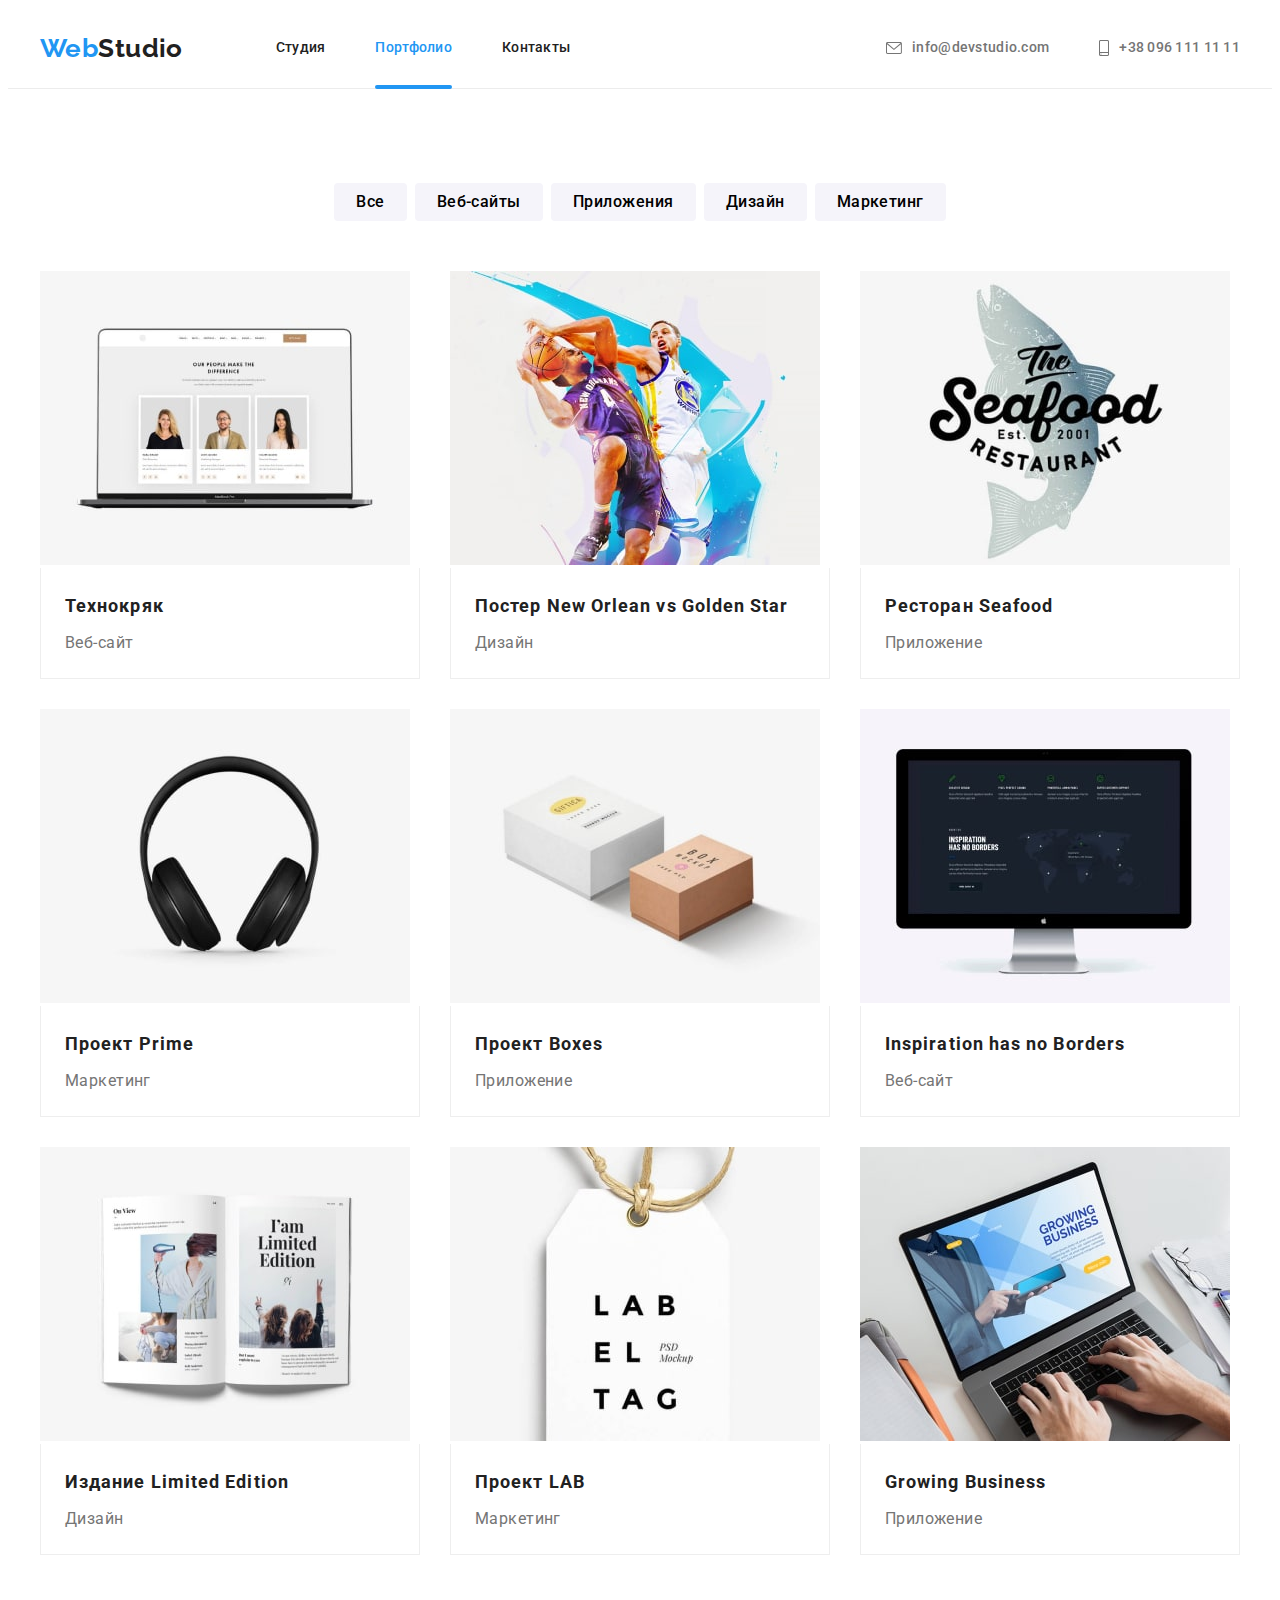
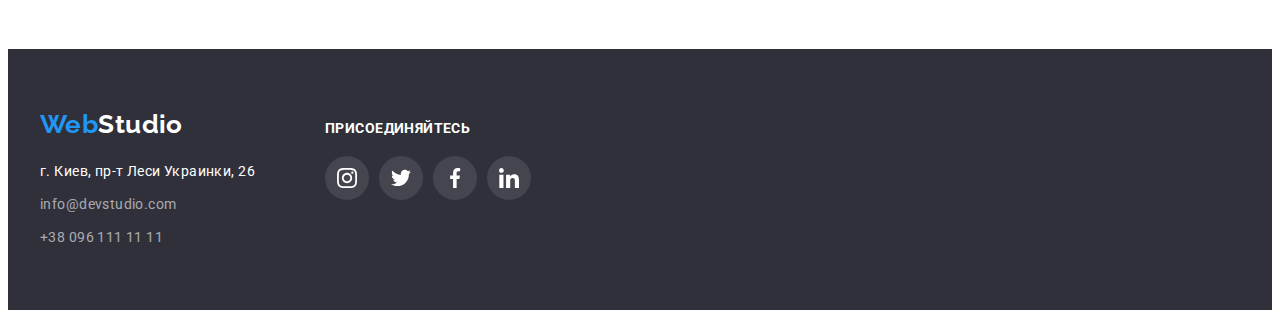
==== portfolio.html @ 86f8c0f3 "Create portfolio.html" ====
<!DOCTYPE html>
<html lang="ru">
  <head>
    <meta charset="UTF-8" />
    <meta http-equiv="X-UA-Compatible" content="IE=edge" />
    <meta name="viewport" content="width=device-width, initial-scale=1.0" />
    <link rel="preconnect" href="https://fonts.googleapis.com" />
    <link rel="preconnect" href="https://fonts.googleapis.com" />
    <link rel="preconnect" href="https://fonts.gstatic.com" crossorigin />
    <link rel="shortcut icon" href="#" />
    <link
      href="https://fonts.googleapis.com/css2?family=Raleway:wght@700&family=Roboto:wght@400;500;700;900&display=swap"
      rel="stylesheet"
    />
    <link
      rel="stylesheet"
      href="https://cdnjs.cloudflare.com/ajax/libs/modern-normalize/1.1.0/modern-normalize.min.css"
      integrity="sha512-wpPYUAdjBVSE4KJnH1VR1HeZfpl1ub8YT/NKx4PuQ5NmX2tKuGu6U/JRp5y+Y8XG2tV+wKQpNHVUX03MfMFn9Q=="
      crossorigin="anonymous"
      referrerpolicy="no-referrer"
    />
    <link rel="stylesheet" href="./css/styles.css" />
    <title>Портфолио</title>
  </head>
  <body>
    <!--Page header-->
    <header class="header">
      <div class="container main-nav">
        <nav class="main-nav">
          <a href="./index.html" class="link logo-header"><span class="sign">Web</span>Studio</a>
          <ul class="list site-nav">
            <li class="item-nav"><a href="./index.html" class="link">Студия</a></li>
            <li class="item-nav"><a href="./portfolio.html" class="link current">Портфолио</a></li>
            <li class="item-nav"><a href="./index.html" class="link">Контакты</a></li>
          </ul>
        </nav>
        <ul class="list contacts-nav">
          <li class="item-contacts">
            <a href="mailto:info@devstudio.com" class="link">
              <svg class="icon-mail" width="16" height="12">
                <use href="./images/icons.svg#icon-envelope"></use>
              </svg>
              info@devstudio.com
            </a>
          </li>
          <li class="item-contacts">
            <a href="tel:+380961111111" class="link">
              <svg class="icon-tel" width="10" height="16">
                <use href="./images/icons.svg#icon-smartphone"></use>
              </svg>
              +38 096 111 11 11
            </a>
          </li>
        </ul>
      </div>
    </header>
    <!--Portfolio-->
    <main>
      <section class="portfolio">
        <div class="container">
          <h1 class="visually-hidden">Галерея</h1>
          <ul class="list bottons-list">
            <li class="item-bottons"><button type="button" class="filter current">Все</button></li>
            <li class="item-bottons"><button type="button" class="filter">Веб-сайты</button></li>
            <li class="item-bottons"><button type="button" class="filter">Приложения</button></li>
            <li class="item-bottons"><button type="button" class="filter">Дизайн</button></li>
            <li class="item-bottons"><button type="button" class="filter">Маркетинг</button></li>
          </ul>
          <ul class="list gallery card-set">
            <li class="item-card">
              <a href="" class="portfolio-card-link link">
                <div class="card-thumb">
                  <img
                    src="./images/team.jpg"
                    alt="Фото и контакты специалистов"
                    width="370"
                    height="294"
                    class="card"
                  />
                  <p class="card-thumb-text">
                    Ресурс предлагает комплексные предложения с разным уровнем функционала и
                    сервисов. Все это позволит посетителю получить исчерпывающие сведения о компании
                    или частном лице.
                  </p>
                </div>
                <div class="data-gallery">
                  <h2 class="title-gallery">Технокряк</h2>
                  <p class="text-gallery">Веб-сайт</p>
                </div>
              </a>
            </li>
            <li class="item-card">
              <a href="" class="portfolio-card-link link">
                <div class="card-thumb">
                  <img
                    src="./images/sport.jpg"
                    alt="Два баскетболиста с мячом"
                    width="370"
                    height="294"
                    class="card"
                  />
                  <p class="card-thumb-text">
                    Ресурс предлагает комплексные предложения с разным уровнем функционала и
                    сервисов. Все это позволит посетителю получить исчерпывающие сведения о компании
                    или частном лице.
                  </p>
                </div>
                <div class="data-gallery">
                  <h2 class="title-gallery">Постер New Orlean vs Golden Star</h2>
                  <p class="text-gallery">Дизайн</p>
                </div>
              </a>
            </li>
            <li class="item-card">
              <a href="" class="portfolio-card-link link">
                <div class="card-thumb">
                  <img
                    src="./images/seafood.jpg"
                    alt="Логотип рестрана морской еды"
                    width="370"
                    height="294"
                    class="card"
                  />
                  <p class="card-thumb-text">
                    Ресурс предлагает комплексные предложения с разным уровнем функционала и
                    сервисов. Все это позволит посетителю получить исчерпывающие сведения о компании
                    или частном лице.
                  </p>
                </div>
                <div class="data-gallery">
                  <h2 class="title-gallery">Ресторан Seafood</h2>
                  <p class="text-gallery">Приложение</p>
                </div>
              </a>
            </li>
            <li class="item-card">
              <a href="" class="portfolio-card-link link">
                <div class="card-thumb">
                  <img
                    src="./images/headphone.jpg"
                    alt="Наушники"
                    width="370"
                    height="294"
                    class="card"
                  />
                  <p class="card-thumb-text">
                    Ресурс предлагает комплексные предложения с разным уровнем функционала и
                    сервисов. Все это позволит посетителю получить исчерпывающие сведения о компании
                    или частном лице.
                  </p>
                </div>
                <div class="data-gallery">
                  <h2 class="title-gallery">Проект Prime</h2>
                  <p class="text-gallery">Маркетинг</p>
                </div>
              </a>
            </li>
            <li class="item-card">
              <a href="" class="portfolio-card-link link">
                <div class="card-thumb">
                  <img
                    src="./images/boxes.jpg"
                    alt="Две коробки"
                    width="370"
                    height="294"
                    class="card"
                  />
                  <p class="card-thumb-text">
                    Ресурс предлагает комплексные предложения с разным уровнем функционала и
                    сервисов. Все это позволит посетителю получить исчерпывающие сведения о компании
                    или частном лице.
                  </p>
                </div>
                <div class="data-gallery">
                  <h2 class="title-gallery">Проект Boxes</h2>
                  <p class="text-gallery">Приложение</p>
                </div>
              </a>
            </li>
            <li class="item-card">
              <a href="" class="portfolio-card-link link">
                <div class="card-thumb">
                  <img
                    src="./images/monitorpc.jpg"
                    alt="Монитор PC"
                    width="370"
                    height="294"
                    class="card"
                  />
                  <p class="card-thumb-text">
                    Ресурс предлагает комплексные предложения с разным уровнем функционала и
                    сервисов. Все это позволит посетителю получить исчерпывающие сведения о компании
                    или частном лице.
                  </p>
                </div>
                <div class="data-gallery">
                  <h2 class="title-gallery">Inspiration has no Borders</h2>
                  <p class="text-gallery">Веб-сайт</p>
                </div>
              </a>
            </li>
            <li class="item-card">
              <a href="" class="portfolio-card-link link">
                <div class="card-thumb">
                  <img
                    src="./images/magazine.jpg"
                    alt="Журнал"
                    width="370"
                    height="294"
                    class="card"
                  />
                  <p class="card-thumb-text">
                    Ресурс предлагает комплексные предложения с разным уровнем функционала и
                    сервисов. Все это позволит посетителю получить исчерпывающие сведения о компании
                    или частном лице.
                  </p>
                </div>
                <div class="data-gallery">
                  <h2 class="title-gallery">Издание Limited Edition</h2>
                  <p class="text-gallery">Дизайн</p>
                </div>
              </a>
            </li>
            <li class="item-card">
              <a href="" class="portfolio-card-link link">
                <div class="card-thumb">
                  <img
                    src="./images/lable.jpg"
                    alt="Этикетка"
                    width="370"
                    height="294"
                    class="card"
                  />
                  <p class="card-thumb-text">
                    Ресурс предлагает комплексные предложения с разным уровнем функционала и
                    сервисов. Все это позволит посетителю получить исчерпывающие сведения о компании
                    или частном лице.
                  </p>
                </div>
                <div class="data-gallery">
                  <h2 class="title-gallery">Проект LAB</h2>
                  <p class="text-gallery">Маркетинг</p>
                </div>
              </a>
            </li>
            <li class="item-card">
              <a href="" class="portfolio-card-link link">
                <div class="card-thumb">
                  <img
                    src="./images/typeonlaptop.jpg"
                    alt="Печать на ноутбуке"
                    width="370"
                    height="294"
                    class="card"
                  />
                  <p class="card-thumb-text">
                    Ресурс предлагает комплексные предложения с разным уровнем функционала и
                    сервисов. Все это позволит посетителю получить исчерпывающие сведения о компании
                    или частном лице.
                  </p>
                </div>
                <div class="data-gallery">
                  <h2 class="title-gallery">Growing Business</h2>
                  <p class="text-gallery">Приложение</p>
                </div>
              </a>
            </li>
          </ul>
        </div>
      </section>
    </main>
    <!-- Page footer -->
    <footer class="footer">
      <div class="container">
        <div class="footer-logo-address">
          <a href="./index.html" class="link logo-footer"
            ><span class="sign">Web</span><span class="studio">Studio</span></a
          >
          <address>
            <ul class="list address">
              <li class="item-address">
                <a
                  href="https://goo.gl/maps/n7KvUpTxi8NSxzfY6"
                  target="_blank"
                  rel="nofollow noreferrer noopener"
                  class="link link-address"
                  >г. Киев, пр-т Леси Украинки, 26</a
                >
              </li>
              <li class="item-mail">
                <a href="mailto:info@devstudio.com" class="link link-mail">info@devstudio.com</a>
              </li>
              <li class="item-tel">
                <a href="tel:+380961111111" class="link link-tel">+38 096 111 11 11</a>
              </li>
            </ul>
          </address>
        </div>
        <div class="join-soc-networks">
          <h2 class="soc-title">присоединяйтесь</h2>
          <ul class="soc-list list">
            <li class="join-soc-item">
              <a href="" class="join-soc-link link">
                <svg class="team-soc-icon" width="20" height="20">
                  <use href="./images/icons.svg#icon-instagram"></use>
                </svg>
              </a>
            </li>
            <li class="join-soc-item">
              <a href="" class="join-soc-link link">
                <svg class="team-soc-icon" width="20" height="20">
                  <use href="./images/icons.svg#icon-twitter"></use>
                </svg>
              </a>
            </li>
            <li class="join-soc-item">
              <a href="" class="join-soc-link link">
                <svg class="team-soc-icon" width="20" height="20">
                  <use href="./images/icons.svg#icon-facebook"></use>
                </svg>
              </a>
            </li>
            <li class="join-soc-item">
              <a href="" class="join-soc-link link">
                <svg class="join-soc-icon" width="20" height="20">
                  <use href="./images/icons.svg#icon-linkedin"></use>
                </svg>
              </a>
            </li>
          </ul>
        </div>
      </div>
    </footer>
  </body>
</html>
---- css/styles.css ----
:root {
  --primary-text-color: #212121;
  --title-text-color: #212121;
  --accent-color: #2196f3;
  --primary-background-color: #ffffff;
  --text-color: #757575;
  --white-text-color: #ffffff;
  --filter-background-color: #f5f4fa;
  --card-set-gap: 30px;
  --hero-background-color: #2f303a;
  --icons-color: #afb1b8;
  --timing-function: cubic-bezier(0.4, 0, 0.2, 1);
  --duration: 250ms;
}
body {
  background: var(--primary-background-color);
  color: var(--primary-text-color);
  font-family: Roboto, sans-serif;
  font-size: 14px;
  letter-spacing: 0.03em;
}
.list {
  list-style: none;
  padding: 0;
  margin: 0;
}
.link {
  text-decoration: none;
  color: inherit;
}
h1,
h2,
h3,
h4,
h5,
h6,
p {
  margin: 0;
}
.img {
  display: block;
  max-width: 100%;
  height: auto;
}
.address {
  font-style: normal;
}
.container {
  width: 1200px;
  margin: 0 auto;
  padding-left: 15px;
  padding-right: 15px;
  /* border: 1px solid red; */
}
.visually-hidden {
  position: absolute;
  width: 1px;
  height: 1px;
  margin: -1px;
  border: 0;
  padding: 0;
  white-space: nowrap;
  clip-path: inset(100%);
  clip: rect(0 0 0 0);
  overflow: hidden;
}

/*---------------Header for Studio and Portfolio*--------------------/
/* LINE */
.header {
  border-bottom: 1px solid #ececec;
}

.main-nav {
  display: flex;
  align-items: center;
}

.logo-header {
  font-weight: 700;
  font-family: Raleway, sans-serif;
  font-size: 26px;
  line-height: 1.19;
  color: var(--primary-text-color);
}

.logo-header .sign {
  color: var(--accent-color);
}
.site-nav {
  display: flex;
  margin-left: 93px;
}

.site-nav .item-nav + .item-nav {
  margin-left: 50px;
}

.site-nav .link {
  display: block;
  padding-top: 32px;
  padding-bottom: 32px;
}

.contacts-nav {
  display: flex;
  margin-left: auto;
}

.contacts-nav .item-contacts + .item-contacts {
  margin-left: 50px;
}

/* .site-nav .item:not(:last-child),
.contacts-nav .item:not(:last-child) {
  margin-right: 50px;
} */
.contacts-nav .link {
  padding-top: 32px;
  padding-bottom: 32px;
  color: var(--text-color);
  display: flex;
  align-items: center;
  justify-content: center;

  transition-property: color;
  transition-duration: var(--duration);
  transition-timing-function: var(--timing-function);
}

.contacts-nav .link:hover,
.contacts-nav .link:focus {
  color: var(--accent-color);
}
.site-nav,
.contacts-nav {
  font-weight: 500;
  line-height: 1.14;
  letter-spacing: 0.02em;
}
.site-nav .link:hover,
.site-nav .link:focus {
  color: var(--accent-color);
}

.site-nav .link {
  position: relative;

  transition-property: color;
  transition-duration: var(--duration);
  transition-timing-function: var(--timing-function);
}
.site-nav .link.current {
  color: var(--accent-color);
}
.link.current::after {
  content: '';
  position: absolute;
  width: 100%;
  height: 4px;
  left: 0;
  bottom: -1px;
  background: #2196f3;
  border-radius: 2px;
}

.item-contacts {
  display: flex;
  align-items: center;
  justify-content: center;
}
.icon-mail {
  margin-right: 10px;
  fill: currentColor;
}
.icon-mail:hover,
.icon-mail:focus {
  fill: var(--accent-color);
}

.icon-tel {
  margin-right: 10px;
  fill: currentColor;
}
.icon-tel:hover,
.icon-tel:focus {
  fill: var(--accent-color);
}

/*----------------- Main index.html*-----------------/
/*------------Hero----------------------------- */
.hero {
  padding-top: 200px;
  padding-bottom: 200px;
  max-width: 1600px;
  height: 600px;
  margin-left: auto;
  margin-right: auto;

  background-color: var(--hero-background-color);
  text-align: center;

  background-image: linear-gradient(rgba(47, 48, 58, 0.4), rgba(47, 48, 58, 0.4)),
    url(../images/img-hero.jpg);
  background-repeat: no-repeat;
  background-position: center;
  background-size: cover;
}

.hero-title {
  max-width: 696px;
  margin: 0px auto 30px;

  font-weight: 900;
  font-size: 44px;
  line-height: 1.36;
  color: var(--white-text-color);
  letter-spacing: 0.06em;
  text-transform: uppercase;
}
.button-hero {
  border-radius: 4px;
  border: none;
  padding: 10px 32px;
  min-width: 200px;

  box-shadow: 0px 4px 4px rgba(0, 0, 0, 0.15);
  font-family: inherit;
  font-weight: 700;
  font-size: 16px;
  line-height: 1.88;
  letter-spacing: 0.06em;
  background-color: var(--accent-color);
  color: var(--white-text-color);
  cursor: pointer;

  transition-property: background-color;
  transition-duration: var(--duration);
  transition-timing-function: var(--timing-function);
}
.button-hero:focus,
.button-hero:hover {
  background-color: #188ce8;
}
/*------------------------------ Specifics---------------- */
.specifics {
  padding-top: 94px;
}
.section-title {
  margin-bottom: 50px;

  font-weight: 700;
  font-size: 36px;
  line-height: 1.17;
  text-align: center;
}
.specifics-list {
  display: flex;
}
.specifics-list .item-specifics {
  width: 270px;
}
.specifics-list .item-specifics + .item-specifics {
  margin-left: var(--card-set-gap);
}

.item-specifics::before {
  content: '';
  height: 120px;

  display: block;
  background-color: #f5f4fa;
  border-radius: 4px;
  margin-bottom: 30px;
}
.icon-antenna::before {
  background-image: url(../images/icon-antenna.svg);
  content: '';
  background-repeat: no-repeat;
  background-position: center;
  background-size: auto;
}
.icon-clock::before {
  background-image: url(../images/icon-clock.svg);
  content: '';
  background-repeat: no-repeat;
  background-position: center;
  background-size: auto;
}
.icon-diagram::before {
  background-image: url(../images/icon-diagram.svg);
  content: '';
  background-repeat: no-repeat;
  background-position: center;
  background-size: auto;
}
.icon-astronaut::before {
  background-image: url(../images/icon-astronaut.svg);
  content: '';
  background-repeat: no-repeat;
  background-position: center;
  background-size: auto;
}

.specifics-title {
  margin-bottom: 10px;

  font-weight: 700;
  font-size: 14px;
  line-height: 1.14;
  text-transform: uppercase;
}
.text {
  margin-bottom: 0;
  font-weight: 400;
  line-height: 1.71;
  color: var(--text-color);
}
/*---------------------------- What we do -----------------------------*/
.work {
  padding-top: 94px;
  padding-bottom: 94px;
}
.image-work {
  display: flex;
}
.image-work .item-work + .item-work {
  margin-left: var(--card-set-gap);
}
.item-work {
  position: relative;
  overflow: hidden;
}

.thumb-work-text {
  position: absolute;
  bottom: 3px;

  width: 100%;
  height: 70px;
  background-color: rgba(47, 48, 58, 0.8);
  opacity: 1;

  display: flex;
  align-items: center;
  justify-content: center;

  color: var(--white-text-color);
  font-weight: 700;
  line-height: calc(16 / 14);
  text-transform: uppercase;

  transform: translateX(0);
  transition-property: transform;
  transition-duration: var(--duration);
  transition-timing-function: linear;
  transition-delay: 260ms;
}
.thumb-work-text:hover,
.thumb-work-text:focus {
  transform: translateX(-100%);
}

/*------------------------------- Our team------------------------ */
.team {
  background-color: #f5f4fa;
  padding-top: 94px;
  padding-bottom: 94px;
}

.team-list {
  display: flex;
}

.team-list .item-team + .item-team {
  margin-left: var(--card-set-gap);
}

.item-team {
  background-color: var(--primary-background-color);
  box-shadow: 0px 1px 3px rgba(0, 0, 0, 0.12), 0px 1px 1px rgba(0, 0, 0, 0.14),
    0px 2px 1px rgba(0, 0, 0, 0.2);
  border-radius: 0px 0px 4px 4px;
}

.data-team {
  padding-top: 30px;
  padding-bottom: 30px;
}

.team-title {
  margin-bottom: 10px;

  font-weight: 500;
  font-size: 16px;
  line-height: 1.19;
  text-align: center;
}

.team-text {
  margin-bottom: 16px;

  font-size: 16px;
  line-height: 1.19;
  text-align: center;
  color: var(--text-color);
}

.team-soc-list {
  display: flex;
  justify-content: center;
}
.team-soc-item {
  width: 44px;
  height: 44px;
  margin-right: 10px;
}

.team-soc-item:last-child {
  margin-right: 0;
}

.team-soc-link {
  display: flex;
  align-items: center;
  justify-content: center;
  width: 100%;
  height: 100%;
  background-color: var(--primary-background-color);
  border-radius: 50%;
  color: var(--icons-color);

  transition-property: background-color, color;
  transition-duration: var(--duration);
  transition-timing-function: var(--timing-function);
}
.team-soc-link:hover,
.team-soc-link:focus {
  background-color: var(--accent-color);
  color: var(--white-text-color);
}

.team-soc-icon {
  fill: currentColor;
}

/*------------------------------Regular Customers----------------------*/

.customers {
  padding-top: 94px;
  padding-bottom: 94px;
}
.customers-icon-list {
  display: flex;
}
.customers-icon-list .item-customers + .item-customers {
  margin-left: var(--card-set-gap);
}

.item-customers-link {
  display: flex;
  justify-content: center;
  align-items: center;
  width: 170px;
  height: 92px;
  color: var(--icons-color);
  border: 1px solid var(--icons-color);
  border-radius: 4px;

  transition-property: border-color, color;
  transition-duration: var(--duration);
  transition-timing-function: var(--timing-function);
}
.item-customers-link:hover,
.item-customers-link:focus {
  border-color: var(--accent-color);
  color: var(--accent-color);
}
.company-icon {
  fill: currentColor;
}
.company-icon:hover,
.company-icon:focus {
  fill: var(--accent-color);
}
/*------------------------------------- Main portfolio.html----------------*/
/*---------------------list buttons----------------------------*/
.bottons-list {
  display: flex;
  justify-content: center;
  margin-bottom: 50px;

  background-color: var(--primary-background-color);
}
.bottons-list .item-bottons + .item-bottons {
  margin-left: 8px;
}
.filter {
  padding: 6px 22px;
  border-radius: 4px;
  border: none;

  font-family: inherit;
  font-weight: 500;
  font-size: 16px;
  line-height: 1.63;
  text-align: center;
  letter-spacing: 0.03em;
  background-color: var(--filter-background-color);
  cursor: pointer;

  transition-property: background-color, color, box-shadow;
  transition-duration: var(--duration);
  transition-timing-function: var(--timing-function);
}
.filter:focus,
.filter:hover {
  background-color: var(--accent-color);
  color: var(--white-text-color);
  box-shadow: 0px 3px 1px rgba(0, 0, 0, 0.1), 0px 1px 2px rgba(0, 0, 0, 0.08),
    0px 2px 2px rgba(0, 0, 0, 0.12);
}
/* ---------------------------------list pictures GALLERY---------------*/
.portfolio {
  padding-top: 94px;
  padding-bottom: 94px;
}
.card-set {
  display: flex;
  flex-wrap: wrap;
  margin-left: calc(-1 * var(--card-set-gap));
  margin-top: calc(-1 * var(--card-set-gap));
}
.card-set > .item-card {
  flex-basis: calc(100% / 3 - var(--card-set-gap));
  margin-left: var(--card-set-gap);
  margin-top: var(--card-set-gap);
}

.portfolio-card-link {
  display: block;
}

.portfolio-card-link:hover,
.portfolio-card-link:focus {
  box-shadow: 0px 1px 1px rgba(0, 0, 0, 0.12), 0px 4px 4px rgba(0, 0, 0, 0.06),
    1px 4px 6px rgba(0, 0, 0, 0.16);
}

.item-card:hover .card-thumb-text,
.item-card:focus .card-thumb-text {
  transform: translateY(0);
}
.card-thumb {
  position: relative;
  overflow: hidden;
}

.card-thumb-text {
  display: flex;
  position: absolute;
  top: 0;
  left: 0;
  width: 100%;
  height: 101%;
  padding: 63px 24px;
  color: var(--white-text-color);
  background-color: rgba(33, 150, 243, 0.9);
  opacity: 1;
  font-size: 18px;
  line-height: calc(28 / 18);

  transform: translateY(100%);
  transition-property: transform, box-shadow;
  transition-duration: var(--duration);
  transition-timing-function: var(--timing-function);
}

.data-gallery {
  border: 1px solid #eeeeee;
  border-top: none;
  padding: 20px 24px 20px 24px;
}
.title-gallery {
  margin-bottom: 4px;

  font-weight: 700;
  font-size: 18px;
  line-height: 2;
  letter-spacing: 0.06em;
}
.text-gallery {
  margin-top: 0;
  font-weight: 400;
  font-size: 16px;
  line-height: 1.88;
  color: var(--text-color);
}
/*---------------------------------------- Footer for Studio and Portfolio---------------*/
.footer {
  background-color: var(--hero-background-color);
  padding-top: 60px;
  padding-bottom: 60px;
}

.address {
  display: block;
}
.logo-footer {
  display: inline-block;
  margin-bottom: 20px;

  font-family: Raleway, sans-serif;
  font-weight: 700;
  font-size: 26px;
  line-height: 1.19;
}
.logo-footer:hover {
  color: var(--accent-color);
}
.logo-footer .sign {
  color: var(--accent-color);
}
.logo-footer .studio {
  color: var(--white-text-color);
}
.address {
  font-family: 'Roboto';
  font-weight: 400;
  line-height: 1.71;
}
.item-address {
  margin-bottom: 9px;
}
.item-mail {
  margin-bottom: 9px;
}
.link-address {
  color: var(--white-text-color);

  transition-property: color;
  transition-duration: var(--duration);
  transition-timing-function: var(--timing-function);
}
.link-tel,
.link-mail {
  color: rgba(255, 255, 255, 0.6);

  transition-property: color;
  transition-duration: 250ms;
  transition-timing-function: var(--timing-function);
}
.address .link:hover,
.address .link:focus,
.address .link-address:hover,
.address .link-address:focus {
  color: var(--accent-color);
}
.footer .container {
  display: flex;
  align-items: baseline;
}

.footer-logo-address {
  margin-right: 70px;
}
.join-soc-networks {
  display: block;
}

.soc-title {
  display: inline-block;
  margin-bottom: 20px;
  font-family: 'Roboto';
  font-weight: 700;
  font-size: 14px;
  line-height: calc(16 / 14);
  letter-spacing: 0.03em;
  text-transform: uppercase;
  color: var(--white-text-color);
}

.soc-list {
  display: flex;
  margin: 0 auto;
}

.join-soc-item {
  width: 44px;
  height: 44px;
  margin-right: 10px;
}

.join-soc-item:last-child {
  margin-right: 0;
}

.join-soc-link {
  display: flex;
  align-items: center;
  justify-content: center;
  width: 100%;
  height: 100%;

  background-color: rgba(255, 255, 255, 0.1);
  border-radius: 50%;
  color: var(--white-text-color);

  transition-property: background-color;
  transition-duration: var(--duration);
  transition-timing-function: var(--timing-function);
}

.join-soc-link:hover,
.join-soc-link:focus {
  background-color: var(--accent-color);
  color: var(--white-text-color);
}

.join-soc-icon {
  fill: currentColor;
}

/* -------------------------------------------------------MODAL WINDOW------------------------------- */
.backdrop {
  position: fixed;
  top: 0;
  width: 100vw;
  height: 100vh;
  background-color: rgba(0, 0, 0, 0.2);
  opacity: 1;

  transition-property: opacity;
  transition-duration: var(--duration);
  transition-timing-function: var(--timing-function);
}
.backdrop.is-hidden .modal {
  transform: translate(-50%, -50%) scale(0.5);
  opacity: 0;
}
.modal {
  position: absolute;
  top: 50%;
  left: 50%;
  transform: translate(-50%, -50%);

  width: 528px;
  min-height: 581px;
  background-color: #ffffff;
  box-shadow: 0px 1px 3px rgba(0, 0, 0, 0.12), 0px 1px 1px rgba(0, 0, 0, 0.14),
    0px 2px 1px rgba(0, 0, 0, 0.2);
  border-radius: 4px;

  opacity: 1;
  transform: translate(-50%, -50%) scale(1);

  transition-property: transform, opacity;
  transition-duration: var(--duration);
  transition-timing-function: var(--timing-function);
}

.modal-close-btn {
  display: flex;
  justify-content: center;
  align-items: center;
  padding: 0;

  background-color: #ffffff;
  border-radius: 50%;
  border: 1px solid rgba(0, 0, 0, 0.1);
  position: absolute;
  top: 8px;
  right: 8px;
}
.icon-modal-btn {
  cursor: pointer;
}
.is-hidden {
  /* visibility: hidden; */
  opacity: 0;
  pointer-events: none;
}
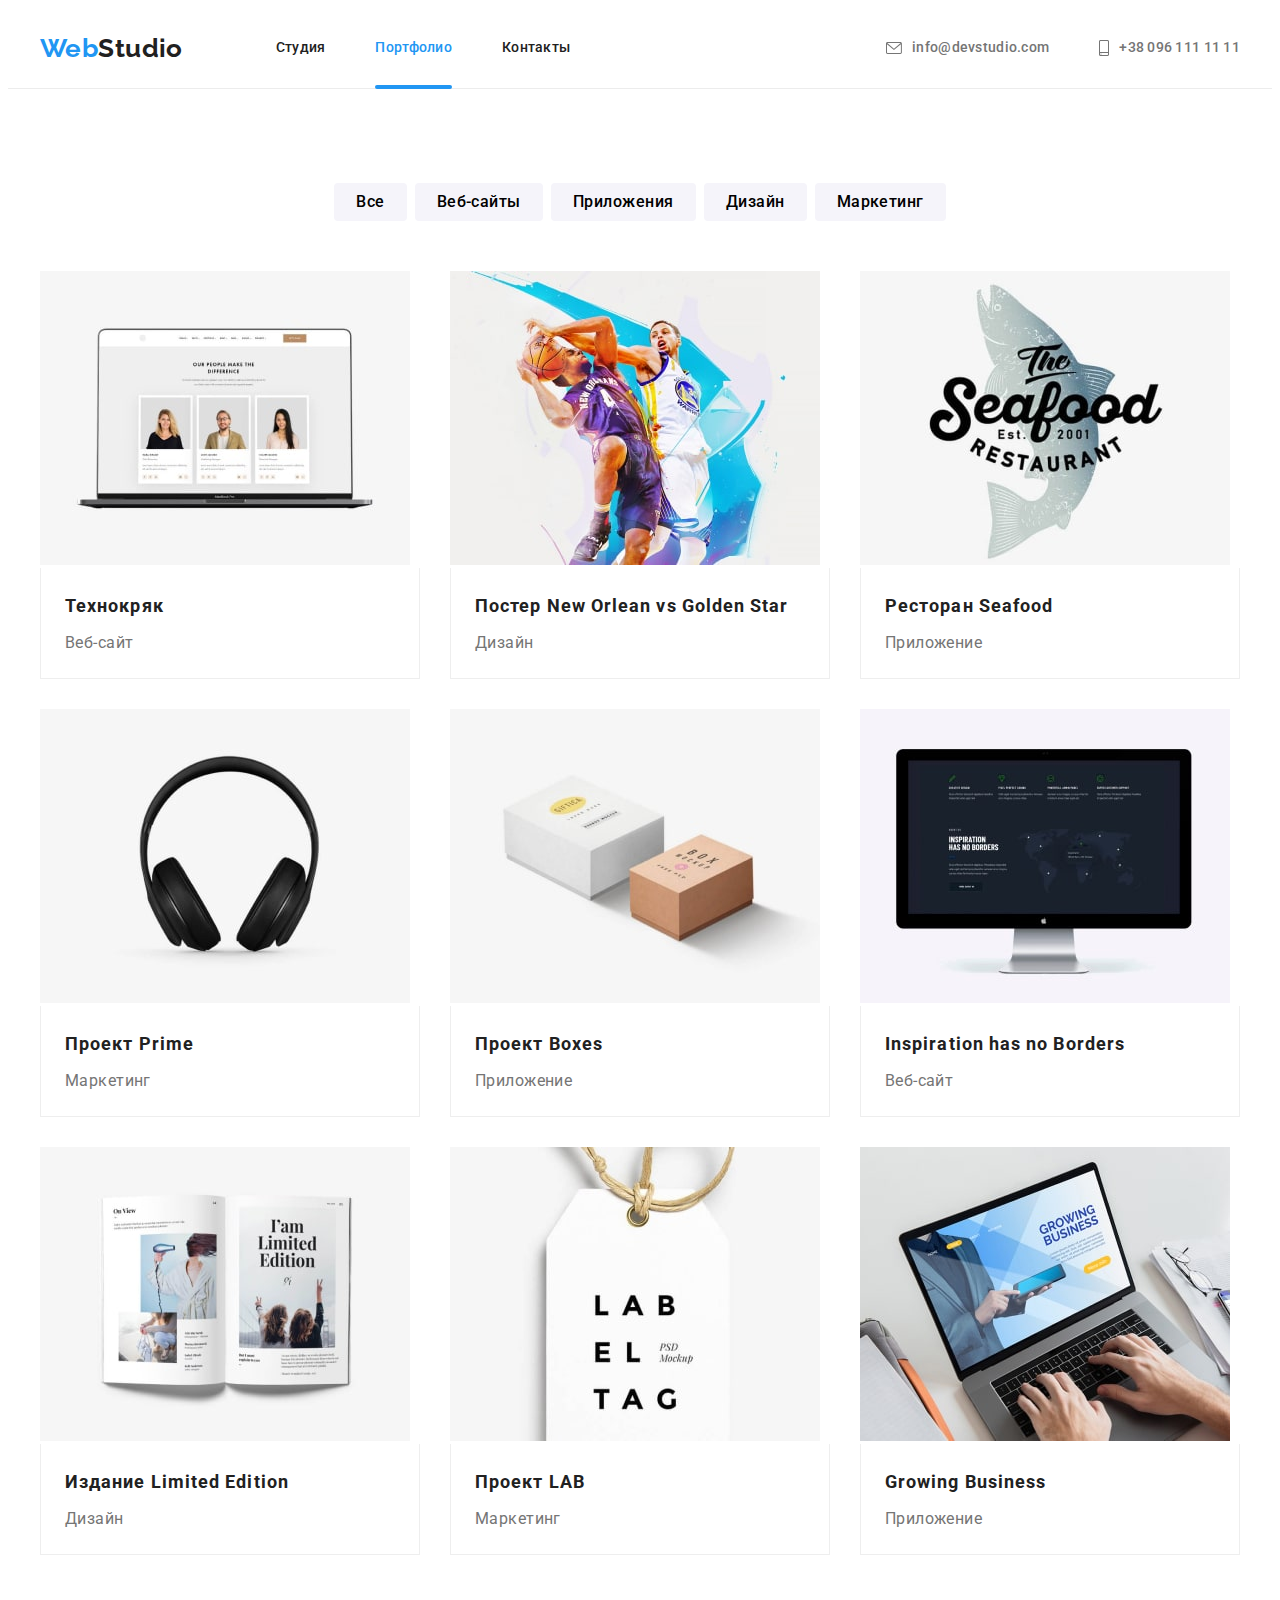
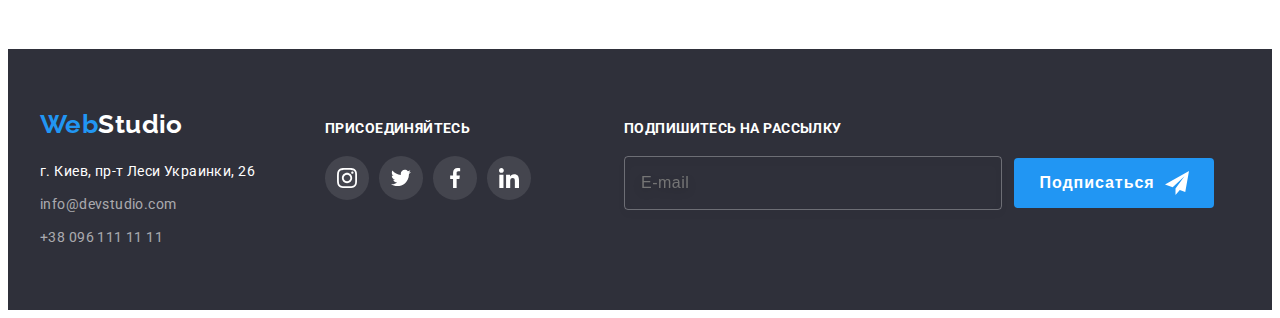
==== commit a17d1c5f: "Update portfolio.html" ====
--- a/portfolio.html
+++ b/portfolio.html
@@ -297,7 +297,7 @@
           </address>
         </div>
         <div class="join-soc-networks">
-          <h2 class="soc-title">присоединяйтесь</h2>
+          <p class="soc-title">присоединяйтесь</p>
           <ul class="soc-list list">
             <li class="join-soc-item">
               <a href="" class="join-soc-link link">
@@ -329,6 +329,26 @@
             </li>
           </ul>
         </div>
+        <form action="#" class="signup-form">
+          <p class="footer-title">Подпишитесь на рассылку</p>
+          <div class="footer-form">
+            <label for="email">
+              <input
+                type="email"
+                class="email-form"
+                name="email"
+                id="email"
+                placeholder="E-mail"
+                autocomplete="email"
+            /></label>
+            <button type="submit" class="btn-signup">
+              Подписаться
+              <svg class="signup-icon" width="24" height="24">
+                <use href="./images/icons.svg#icon-icon-send"></use>
+              </svg>
+            </button>
+          </div>
+        </form>
       </div>
     </footer>
   </body>
--- a/css/styles.css
+++ b/css/styles.css
@@ -666,14 +666,15 @@
 }
 .join-soc-networks {
   display: block;
-}
-
-.soc-title {
+  margin-right: 93px;
+}
+
+.soc-title,
+.footer-title {
   display: inline-block;
   margin-bottom: 20px;
   font-family: 'Roboto';
   font-weight: 700;
-  font-size: 14px;
   line-height: calc(16 / 14);
   letter-spacing: 0.03em;
   text-transform: uppercase;
@@ -717,8 +718,72 @@
   color: var(--white-text-color);
 }
 
-.join-soc-icon {
+.join-soc-icon,
+.signup-icon {
   fill: currentColor;
+}
+
+.signup-form {
+  margin: 0;
+}
+.footer-form {
+  display: flex;
+  align-items: baseline;
+}
+.email-form {
+  min-width: 358px;
+  height: 50px;
+  border: 1px solid rgba(255, 255, 255, 0.3);
+  filter: drop-shadow(0px 4px 4px rgba(0, 0, 0, 0.15));
+  border-radius: 4px;
+  padding-left: 16px;
+  margin-right: 12px;
+
+  background-color: transparent;
+  font-size: 16px;
+  line-height: calc(20 / 16);
+  letter-spacing: 0.03em;
+  color: rgba(255, 255, 255, 0.6);
+  cursor: pointer;
+
+  transition-property: border-color, background-color;
+  transition-duration: var(--duration);
+  transition-timing-function: var(--timing-function);
+}
+.email-form:focus,
+.email-form:hover {
+  border-color: var(--accent-color);
+  background-color: var(--primary-background-color);
+}
+.btn-signup {
+  display: flex;
+  align-items: center;
+  justify-content: center;
+  padding: 0;
+  width: 200px;
+  height: 50px;
+  border: none;
+  background-color: #2196f3;
+  /* box-shadow: transparent; */
+  border-radius: 4px;
+
+  font-weight: 700;
+  font-size: 16px;
+  line-height: calc(30 / 16);
+  letter-spacing: 0.06em;
+  color: var(--white-text-color);
+  cursor: pointer;
+
+  transition-property: box-shadow;
+  transition-duration: var(--duration);
+  transition-timing-function: var(--timing-function);
+}
+.btn-signup:focus,
+.btn-signup:hover {
+  box-shadow: 0px 4px 4px rgba(0, 0, 0, 0.15);
+}
+.signup-icon {
+  margin-left: 10px;
 }
 
 /* -------------------------------------------------------MODAL WINDOW------------------------------- */
@@ -743,6 +808,7 @@
   top: 50%;
   left: 50%;
   transform: translate(-50%, -50%);
+  padding: 40px 39px 40px 41px;
 
   width: 528px;
   min-height: 581px;
@@ -757,6 +823,10 @@
   transition-property: transform, opacity;
   transition-duration: var(--duration);
   transition-timing-function: var(--timing-function);
+}
+.is-hidden {
+  opacity: 0;
+  pointer-events: none;
 }
 
 .modal-close-btn {
@@ -771,12 +841,121 @@
   position: absolute;
   top: 8px;
   right: 8px;
+
+  transition-property: fill, border-color;
+  transition-duration: var(--duration);
+  transition-timing-function: var(--timing-function);
+}
+.modal-close-btn:hover,
+.modal-close-btn:focus {
+  fill: var(--accent-color);
+  border-color: var(--accent-color);
 }
 .icon-modal-btn {
   cursor: pointer;
 }
-.is-hidden {
-  /* visibility: hidden; */
-  opacity: 0;
-  pointer-events: none;
-}
+.modal-title {
+  margin-bottom: 12px;
+  font-weight: 700;
+  font-size: 20px;
+  line-height: calc(23 / 20);
+  text-align: center;
+  letter-spacing: 0.03em;
+  color: var(--primary-text-color);
+}
+textarea {
+  resize: none;
+}
+input {
+  margin: 0;
+}
+
+.form-client-name {
+  display: flex;
+  flex-direction: column;
+  margin-bottom: 10px;
+}
+.modal-name-form {
+  margin: 0;
+  height: 40px;
+  border: 1px solid rgba(33, 33, 33, 0.2);
+  border-radius: 4px;
+}
+
+.form-client-tel {
+  display: flex;
+  flex-direction: column;
+  margin-bottom: 10px;
+}
+.modal-tel-form {
+  margin: 0;
+  height: 40px;
+  border: 1px solid rgba(33, 33, 33, 0.2);
+  border-radius: 4px;
+}
+
+.form-client-mail {
+  display: flex;
+  flex-direction: column;
+  margin-bottom: 10px;
+}
+.modal-mail-form {
+  margin: 0;
+  height: 40px;
+  border: 1px solid rgba(33, 33, 33, 0.2);
+  border-radius: 4px;
+}
+
+.form-client-msg {
+  display: flex;
+  flex-direction: column;
+  margin-bottom: 10px;
+}
+.modal-msg-form {
+  margin: 0;
+  margin-bottom: 20px;
+  height: 120px;
+  padding: 12px 16px;
+  border: 1px solid rgba(33, 33, 33, 0.2);
+  border-radius: 4px;
+}
+.modal-msg-form::placeholder {
+  font-size: 12px;
+  line-height: calc(14 / 12);
+  letter-spacing: 0.01em;
+  color: rgba(117, 117, 117, 0.5);
+}
+.modal-form-checkbox {
+  margin-right: 9px;
+  margin-bottom: 30px;
+  width: 15px;
+  height: 16px;
+}
+.modal-form-btn {
+  display: flex;
+  justify-content: center;
+  align-items: center;
+  margin-left: 0;
+
+  border-radius: 4px;
+  border: none;
+  padding: 10px 55px;
+  min-width: 200px;
+
+  font-family: inherit;
+  font-weight: 700;
+  font-size: 16px;
+  line-height: 1.88;
+  letter-spacing: 0.06em;
+  background-color: #188ce8;
+  color: var(--white-text-color);
+  cursor: pointer;
+
+  transition-property: box-shadow;
+  transition-duration: var(--duration);
+  transition-timing-function: var(--timing-function);
+}
+.modal-form-btn:focus,
+.modal-form-btn:hover {
+  box-shadow: 0px 4px 4px rgba(0, 0, 0, 0.15);
+}
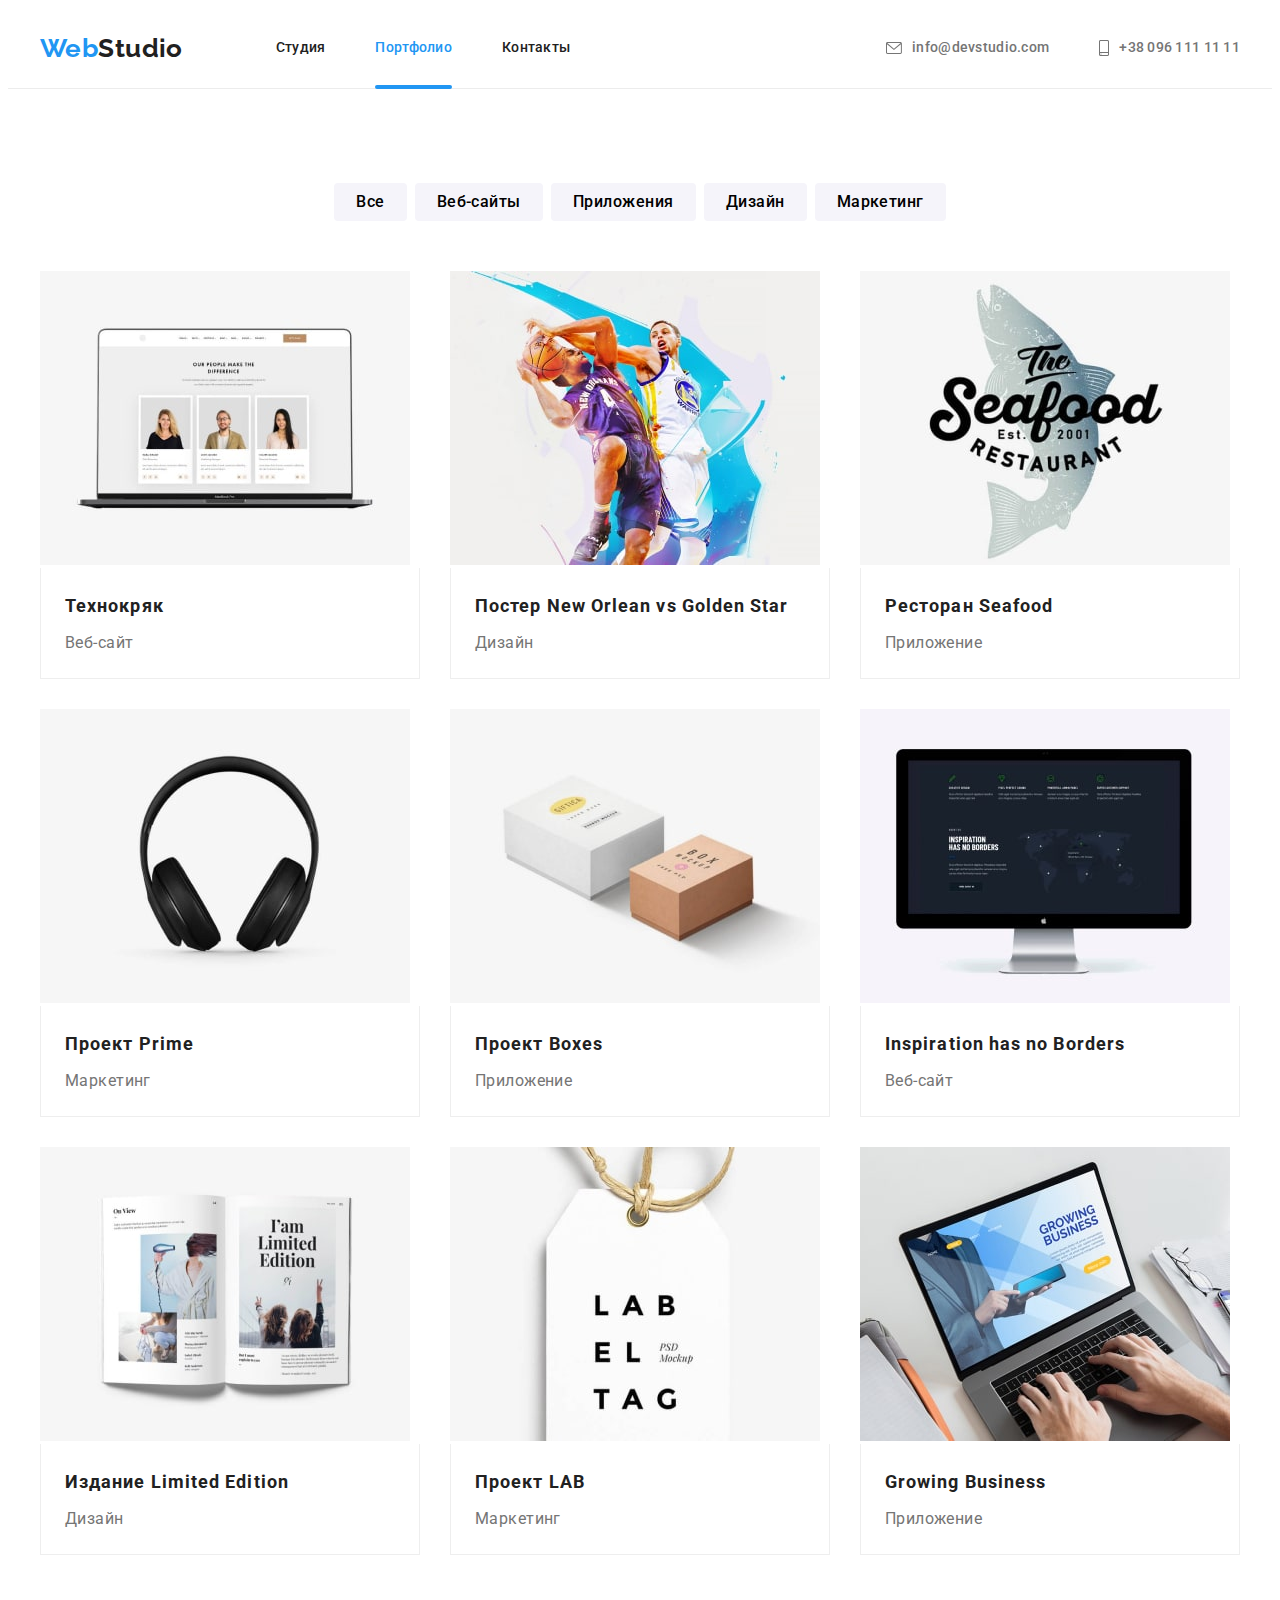
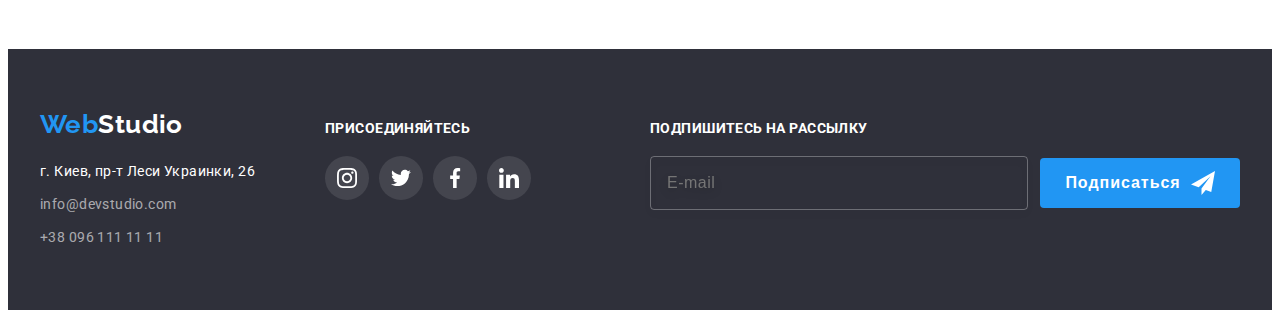
==== commit a41389a5: "Update portfolio.html" ====
--- a/portfolio.html
+++ b/portfolio.html
@@ -340,6 +340,7 @@
                 id="email"
                 placeholder="E-mail"
                 autocomplete="email"
+                required
             /></label>
             <button type="submit" class="btn-signup">
               Подписаться
--- a/css/styles.css
+++ b/css/styles.css
@@ -160,7 +160,7 @@
   height: 4px;
   left: 0;
   bottom: -1px;
-  background: #2196f3;
+  background: var(--accent-color);
   border-radius: 2px;
 }
 
@@ -269,7 +269,7 @@
   height: 120px;
 
   display: block;
-  background-color: #f5f4fa;
+  background-color: var(--filter-background-color);
   border-radius: 4px;
   margin-bottom: 30px;
 }
@@ -666,7 +666,7 @@
 }
 .join-soc-networks {
   display: block;
-  margin-right: 93px;
+  /* margin-right: 93px; */
 }
 
 .soc-title,
@@ -724,7 +724,7 @@
 }
 
 .signup-form {
-  margin: 0;
+  margin-left: auto;
 }
 .footer-form {
   display: flex;
@@ -738,6 +738,7 @@
   border-radius: 4px;
   padding-left: 16px;
   margin-right: 12px;
+  outline: none;
 
   background-color: transparent;
   font-size: 16px;
@@ -746,14 +747,13 @@
   color: rgba(255, 255, 255, 0.6);
   cursor: pointer;
 
-  transition-property: border-color, background-color;
+  transition-property: border-color;
   transition-duration: var(--duration);
   transition-timing-function: var(--timing-function);
 }
 .email-form:focus,
 .email-form:hover {
   border-color: var(--accent-color);
-  background-color: var(--primary-background-color);
 }
 .btn-signup {
   display: flex;
@@ -763,8 +763,7 @@
   width: 200px;
   height: 50px;
   border: none;
-  background-color: #2196f3;
-  /* box-shadow: transparent; */
+  background-color: var(--accent-color);
   border-radius: 4px;
 
   font-weight: 700;
@@ -774,13 +773,14 @@
   color: var(--white-text-color);
   cursor: pointer;
 
-  transition-property: box-shadow;
+  transition-property: box-shadow, background-color;
   transition-duration: var(--duration);
   transition-timing-function: var(--timing-function);
 }
 .btn-signup:focus,
 .btn-signup:hover {
   box-shadow: 0px 4px 4px rgba(0, 0, 0, 0.15);
+  background-color: #188ce8;
 }
 .signup-icon {
   margin-left: 10px;
@@ -808,10 +808,10 @@
   top: 50%;
   left: 50%;
   transform: translate(-50%, -50%);
-  padding: 40px 39px 40px 41px;
+  padding: 40px;
 
   width: 528px;
-  min-height: 581px;
+  height: 581px;
   background-color: #ffffff;
   box-shadow: 0px 1px 3px rgba(0, 0, 0, 0.12), 0px 1px 1px rgba(0, 0, 0, 0.14),
     0px 2px 1px rgba(0, 0, 0, 0.2);
@@ -824,10 +824,6 @@
   transition-duration: var(--duration);
   transition-timing-function: var(--timing-function);
 }
-.is-hidden {
-  opacity: 0;
-  pointer-events: none;
-}
 
 .modal-close-btn {
   display: flex;
@@ -836,6 +832,8 @@
   padding: 0;
 
   background-color: #ffffff;
+  width: 30px;
+  height: 30px;
   border-radius: 50%;
   border: 1px solid rgba(0, 0, 0, 0.1);
   position: absolute;
@@ -853,6 +851,12 @@
 }
 .icon-modal-btn {
   cursor: pointer;
+}
+
+.modal-client-form {
+  transition-property: border-color;
+  transition-duration: var(--duration);
+  transition-timing-function: var(--timing-function);
 }
 .modal-title {
   margin-bottom: 12px;
@@ -863,61 +867,135 @@
   letter-spacing: 0.03em;
   color: var(--primary-text-color);
 }
+
 textarea {
   resize: none;
 }
 input {
   margin: 0;
 }
+.form-label {
+  margin-bottom: 4px;
+
+  font-size: 12px;
+  line-height: calc(14 / 12);
+  letter-spacing: 0.01em;
+  color: var(--text-color);
+}
+.icon-form {
+  position: absolute;
+  top: 50%;
+  left: 12px;
+  fill: var(--primary-text-color);
+
+  transition-property: fill;
+  transition-duration: var(--duration);
+  transition-timing-function: var(--timing-function);
+}
 
 .form-client-name {
+  position: relative;
   display: flex;
   flex-direction: column;
   margin-bottom: 10px;
 }
 .modal-name-form {
   margin: 0;
+  padding-left: 42px;
+
   height: 40px;
   border: 1px solid rgba(33, 33, 33, 0.2);
   border-radius: 4px;
+  outline: none;
+
+  transition-property: border-color, fill;
+  transition-duration: var(--duration);
+  transition-timing-function: var(--timing-function);
+}
+.modal-name-form:focus,
+.modal-name-form:hover {
+  border-color: var(--accent-color);
+}
+.modal-name-form:focus + .icon-form,
+.modal-name-form:hover + .icon-form {
+  fill: var(--accent-color);
 }
 
 .form-client-tel {
+  position: relative;
   display: flex;
   flex-direction: column;
   margin-bottom: 10px;
 }
 .modal-tel-form {
   margin: 0;
+  padding-left: 42px;
   height: 40px;
   border: 1px solid rgba(33, 33, 33, 0.2);
   border-radius: 4px;
+  outline: none;
+
+  transition-property: border-color, fill;
+  transition-duration: var(--duration);
+  transition-timing-function: var(--timing-function);
+}
+.modal-tel-form:focus + .icon-form,
+.modal-tel-form:hover + .icon-form {
+  fill: var(--accent-color);
+}
+.modal-tel-form:focus,
+.modal-tel-form:hover {
+  border-color: var(--accent-color);
 }
 
 .form-client-mail {
+  position: relative;
   display: flex;
   flex-direction: column;
   margin-bottom: 10px;
 }
 .modal-mail-form {
   margin: 0;
+  padding-left: 42px;
   height: 40px;
   border: 1px solid rgba(33, 33, 33, 0.2);
   border-radius: 4px;
+  outline: none;
+
+  transition-property: border-color, fill;
+  transition-duration: var(--duration);
+  transition-timing-function: var(--timing-function);
+}
+.modal-mail-form:focus + .icon-form,
+.modal-mail-form:hover + .icon-form {
+  fill: var(--accent-color);
+}
+.modal-mail-form:focus,
+.modal-mail-form:hover {
+  border-color: var(--accent-color);
 }
 
 .form-client-msg {
+  position: relative;
   display: flex;
   flex-direction: column;
-  margin-bottom: 10px;
+  margin-bottom: 20px;
 }
 .modal-msg-form {
   margin: 0;
-  margin-bottom: 20px;
   height: 120px;
   padding: 12px 16px;
   border: 1px solid rgba(33, 33, 33, 0.2);
   border-radius: 4px;
+  outline: none;
+
+  transition-property: border-color;
+  transition-duration: var(--duration);
+  transition-timing-function: var(--timing-function);
+}
+.modal-msg-form:focus,
+.modal-msg-form:hover {
+  border-color: var(--accent-color);
 }
 .modal-msg-form::placeholder {
   font-size: 12px;
@@ -925,17 +1003,42 @@
   letter-spacing: 0.01em;
   color: rgba(117, 117, 117, 0.5);
 }
-.modal-form-checkbox {
-  margin-right: 9px;
+.form-label-deal {
+  display: flex;
+  align-items: center;
   margin-bottom: 30px;
+}
+
+.icon-check {
+  display: inline-block;
   width: 15px;
   height: 16px;
+  border: 1px solid rgba(33, 33, 33, 0.2);
+  border-radius: 2px;
+  margin-right: 9px;
+}
+.modal-form-checkbox:checked + .icon-check {
+  border-color: var(--accent-color);
+  background-color: var(--accent-color);
+  background-image: url(../images/icon-check.svg);
+  background-repeat: no-repeat;
+  background-position: center;
+  background-size: auto;
+  background-origin: border-box;
+}
+.text-deal {
+  margin-right: 5px;
+}
+.link-deal {
+  color: var(--accent-color);
+}
+.form-icon-check {
+  display: inline-block;
 }
 .modal-form-btn {
-  display: flex;
-  justify-content: center;
-  align-items: center;
-  margin-left: 0;
+  display: block;
+
+  margin: 0 auto;
 
   border-radius: 4px;
   border: none;
@@ -950,7 +1053,6 @@
   background-color: #188ce8;
   color: var(--white-text-color);
   cursor: pointer;
-
   transition-property: box-shadow;
   transition-duration: var(--duration);
   transition-timing-function: var(--timing-function);
@@ -959,3 +1061,8 @@
 .modal-form-btn:hover {
   box-shadow: 0px 4px 4px rgba(0, 0, 0, 0.15);
 }
+/* backdrop */
+.is-hidden {
+  opacity: 0;
+  pointer-events: none;
+}
